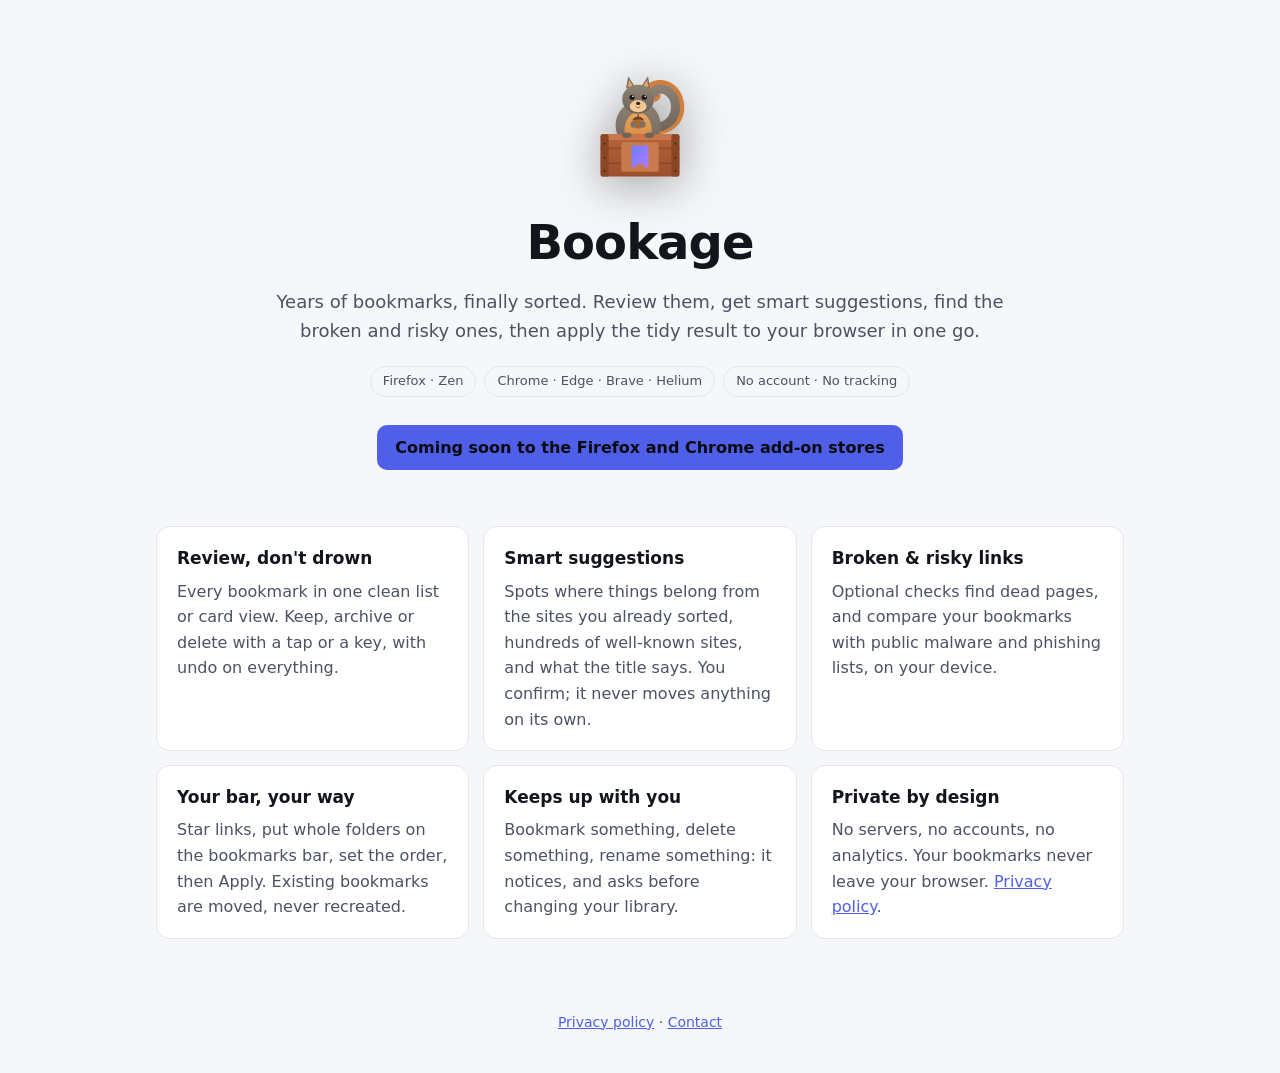
==== index.html @ 9f22aaba "Bookage website: landing page + privacy policy" ====
<!doctype html>
<html lang="en">
<head>
<meta charset="utf-8">
<meta name="viewport" content="width=device-width, initial-scale=1">
<title>Bookage</title>
<meta name="description" content="Finally sort your bookmarks: review, smart suggestions, broken-link and safety checks, then apply the tidy result. Private: everything stays in your browser.">
<link rel="icon" href="logo.svg" type="image/svg+xml">
<link rel="alternate icon" href="favicon-32.png">
<link rel="stylesheet" href="site.css">
</head>
<body>
<header class="hero">
  <img src="logo.svg" alt="Bookage logo: a squirrel at its crate" width="120" height="120">
  <h1>Bookage</h1>
  <p class="lead">Years of bookmarks, finally sorted. Review them, get smart suggestions, find the broken and risky ones,
    then apply the tidy result to your browser in one go.</p>
  <p class="badges"><span>Firefox · Zen</span><span>Chrome · Edge · Brave · Helium</span><span>No account · No tracking</span></p>
  <p class="cta"><span class="soon">Coming soon to the Firefox and Chrome add-on stores</span></p>
</header>

<main class="features">
  <section><h2>Review, don't drown</h2><p>Every bookmark in one clean list or card view. Keep, archive or delete with a tap or a key, with undo on everything.</p></section>
  <section><h2>Smart suggestions</h2><p>Spots where things belong from the sites you already sorted, hundreds of well-known sites, and what the title says. You confirm; it never moves anything on its own.</p></section>
  <section><h2>Broken &amp; risky links</h2><p>Optional checks find dead pages, and compare your bookmarks with public malware and phishing lists, on your device.</p></section>
  <section><h2>Your bar, your way</h2><p>Star links, put whole folders on the bookmarks bar, set the order, then Apply. Existing bookmarks are moved, never recreated.</p></section>
  <section><h2>Keeps up with you</h2><p>Bookmark something, delete something, rename something: it notices, and asks before changing your library.</p></section>
  <section><h2>Private by design</h2><p>No servers, no accounts, no analytics. Your bookmarks never leave your browser. <a href="privacy.html">Privacy policy</a>.</p></section>
</main>

<footer><a href="privacy.html">Privacy policy</a> · <a href="https://github.com/MykulCarr/bookage-site/issues">Contact</a></footer>
</body>
</html>
---- site.css ----
:root { color-scheme: dark; --bg: #0a0b0e; --panel: #15181e; --border: #2c323e; --text: #e8eaef; --muted: #a2a8b6; --accent: #8b96ff; }
@media (prefers-color-scheme: light) { :root { color-scheme: light; --bg: #f6f7f9; --panel: #fff; --border: #e5e7ec; --text: #12151b; --muted: #4b5262; --accent: #4f5fe8; } }
* { box-sizing: border-box; }
body { margin: 0; background: var(--bg); color: var(--text); font: 16px/1.6 "Segoe UI", system-ui, -apple-system, Roboto, sans-serif; }
a { color: var(--accent); }
.hero { text-align: center; padding: 64px 16px 40px; max-width: 760px; margin: 0 auto; }
.hero img { filter: drop-shadow(0 8px 24px rgba(0,0,0,.35)); }
.hero h1 { font-size: clamp(32px, 6vw, 48px); margin: 12px 0 8px; letter-spacing: -.02em; }
.lead { color: var(--muted); font-size: 18px; margin: 0 auto 20px; }
.badges { display: flex; flex-wrap: wrap; gap: 8px; justify-content: center; }
.badges span { border: 1px solid var(--border); border-radius: 999px; padding: 4px 12px; font-size: 13px; color: var(--muted); }
.soon { display: inline-block; margin-top: 12px; padding: 10px 18px; border-radius: 10px; background: var(--accent); color: #0a0b0e; font-weight: 600; }
.features { display: grid; grid-template-columns: repeat(auto-fit, minmax(min(260px, 100%), 1fr)); gap: 14px; max-width: 1000px; margin: 0 auto; padding: 0 16px 48px; }
.features section { background: var(--panel); border: 1px solid var(--border); border-radius: 14px; padding: 18px 20px; }
.features h2 { font-size: 17px; margin: 0 0 6px; }
.features p { margin: 0; color: var(--muted); }
.doc { max-width: 720px; margin: 0 auto; padding: 32px 16px 64px; }
.doc h2 { margin-top: 28px; font-size: 20px; }
.doc li { margin: 6px 0; }
.muted { color: var(--muted); }
footer { text-align: center; color: var(--muted); padding: 24px 16px 40px; font-size: 14px; }
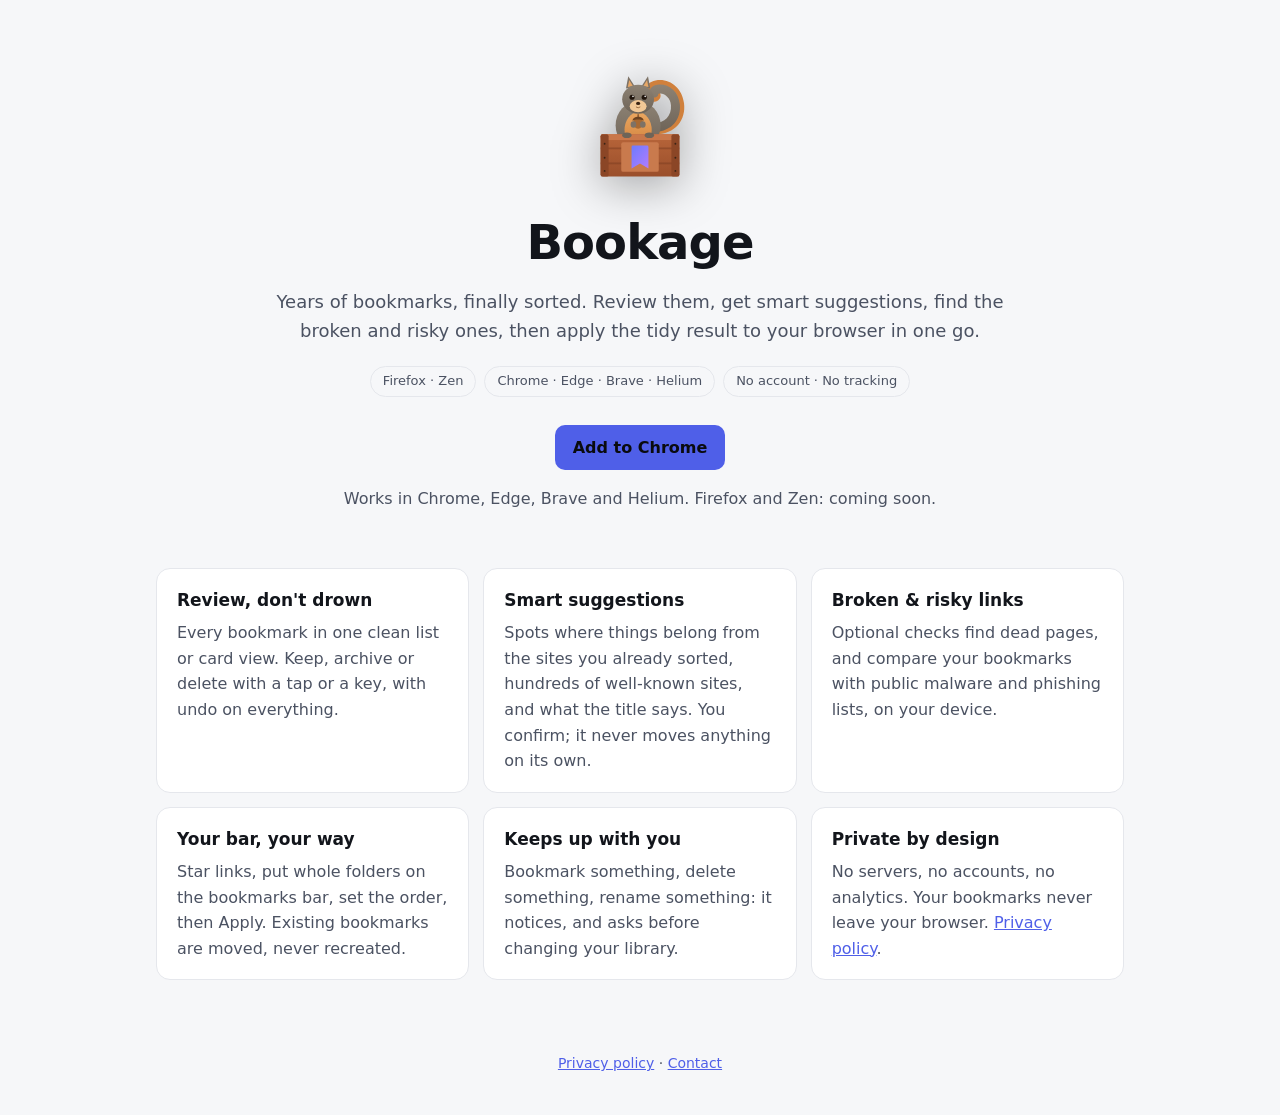
==== commit c4441b5f: "Add to Chrome button (Chrome Web Store listing is live) Co-Authored-By: Claude Opus 5.5 <noreply@ant" ====
--- a/index.html
+++ b/index.html
@@ -16,7 +16,8 @@
   <p class="lead">Years of bookmarks, finally sorted. Review them, get smart suggestions, find the broken and risky ones,
     then apply the tidy result to your browser in one go.</p>
   <p class="badges"><span>Firefox · Zen</span><span>Chrome · Edge · Brave · Helium</span><span>No account · No tracking</span></p>
-  <p class="cta"><span class="soon">Coming soon to the Firefox and Chrome add-on stores</span></p>
+  <p class="cta"><a class="soon" href="https://chromewebstore.google.com/detail/gponnhebcfkihonikickgeommcmonohn">Add to Chrome</a></p>
+  <p class="muted">Works in Chrome, Edge, Brave and Helium. Firefox and Zen: coming soon.</p>
 </header>
 
 <main class="features">
--- a/site.css
+++ b/site.css
@@ -9,7 +9,8 @@
 .lead { color: var(--muted); font-size: 18px; margin: 0 auto 20px; }
 .badges { display: flex; flex-wrap: wrap; gap: 8px; justify-content: center; }
 .badges span { border: 1px solid var(--border); border-radius: 999px; padding: 4px 12px; font-size: 13px; color: var(--muted); }
-.soon { display: inline-block; margin-top: 12px; padding: 10px 18px; border-radius: 10px; background: var(--accent); color: #0a0b0e; font-weight: 600; }
+.soon { display: inline-block; margin-top: 12px; padding: 10px 18px; border-radius: 10px; background: var(--accent); color: #0a0b0e; font-weight: 600; text-decoration: none; }
+.soon:hover { filter: brightness(1.1); }
 .features { display: grid; grid-template-columns: repeat(auto-fit, minmax(min(260px, 100%), 1fr)); gap: 14px; max-width: 1000px; margin: 0 auto; padding: 0 16px 48px; }
 .features section { background: var(--panel); border: 1px solid var(--border); border-radius: 14px; padding: 18px 20px; }
 .features h2 { font-size: 17px; margin: 0 0 6px; }
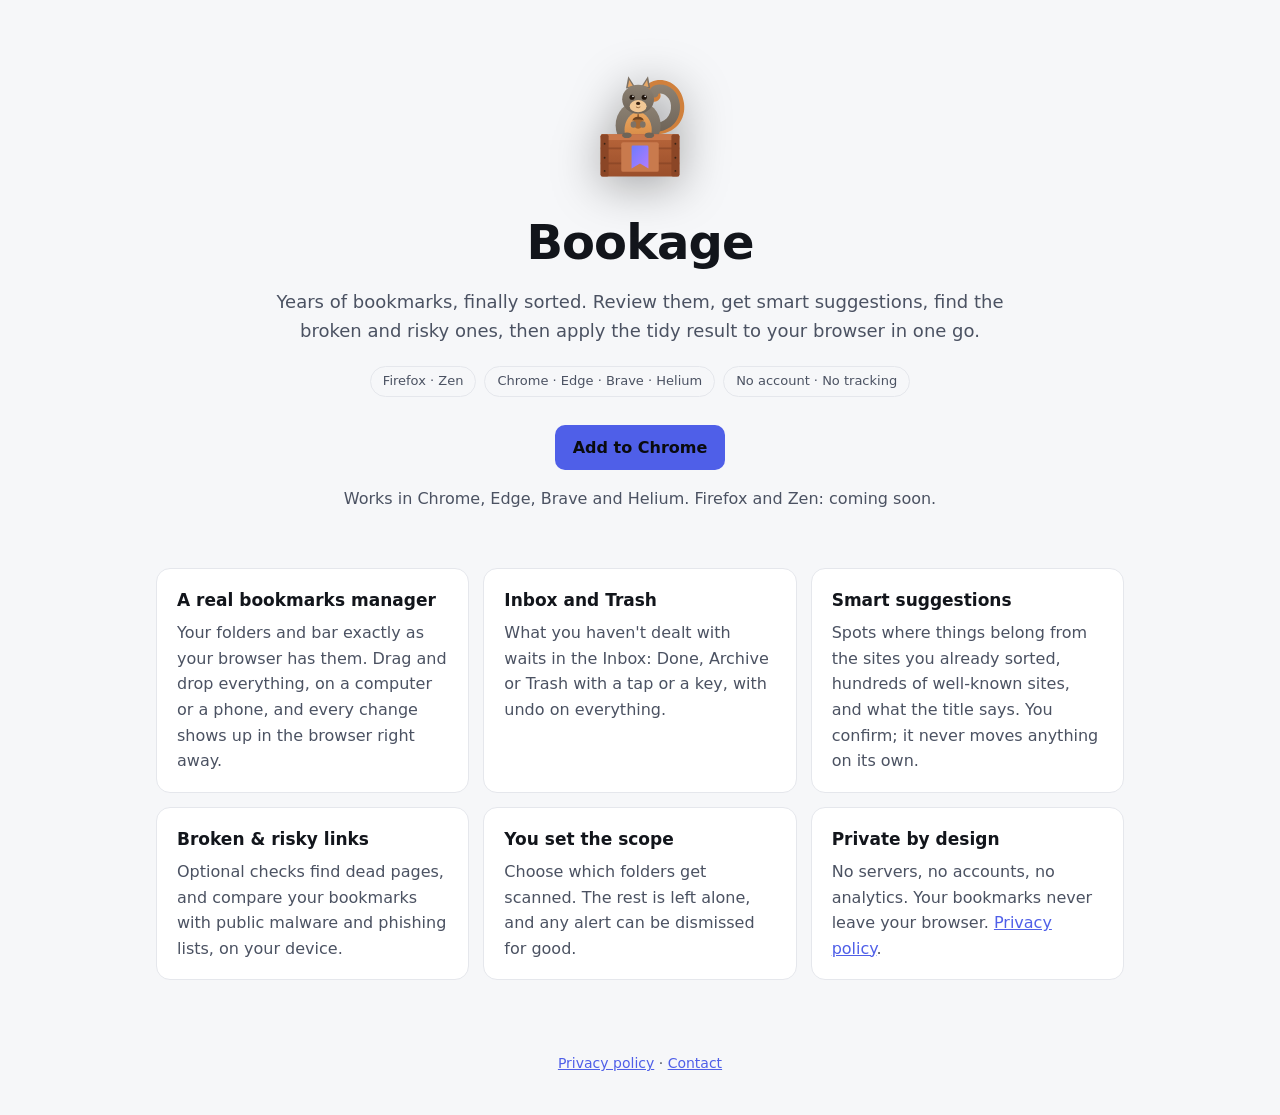
==== commit 46f23c5e: "Bookage 0.3.0: real bookmark manager features (drag and drop, live), Inbox and Trash, choose what's " ====
--- a/index.html
+++ b/index.html
@@ -21,11 +21,11 @@
 </header>
 
 <main class="features">
-  <section><h2>Review, don't drown</h2><p>Every bookmark in one clean list or card view. Keep, archive or delete with a tap or a key, with undo on everything.</p></section>
+  <section><h2>A real bookmarks manager</h2><p>Your folders and bar exactly as your browser has them. Drag and drop everything, on a computer or a phone, and every change shows up in the browser right away.</p></section>
+  <section><h2>Inbox and Trash</h2><p>What you haven't dealt with waits in the Inbox: Done, Archive or Trash with a tap or a key, with undo on everything.</p></section>
   <section><h2>Smart suggestions</h2><p>Spots where things belong from the sites you already sorted, hundreds of well-known sites, and what the title says. You confirm; it never moves anything on its own.</p></section>
   <section><h2>Broken &amp; risky links</h2><p>Optional checks find dead pages, and compare your bookmarks with public malware and phishing lists, on your device.</p></section>
-  <section><h2>Your bar, your way</h2><p>Star links, put whole folders on the bookmarks bar, set the order, then Apply. Existing bookmarks are moved, never recreated.</p></section>
-  <section><h2>Keeps up with you</h2><p>Bookmark something, delete something, rename something: it notices, and asks before changing your library.</p></section>
+  <section><h2>You set the scope</h2><p>Choose which folders get scanned. The rest is left alone, and any alert can be dismissed for good.</p></section>
   <section><h2>Private by design</h2><p>No servers, no accounts, no analytics. Your bookmarks never leave your browser. <a href="privacy.html">Privacy policy</a>.</p></section>
 </main>
 
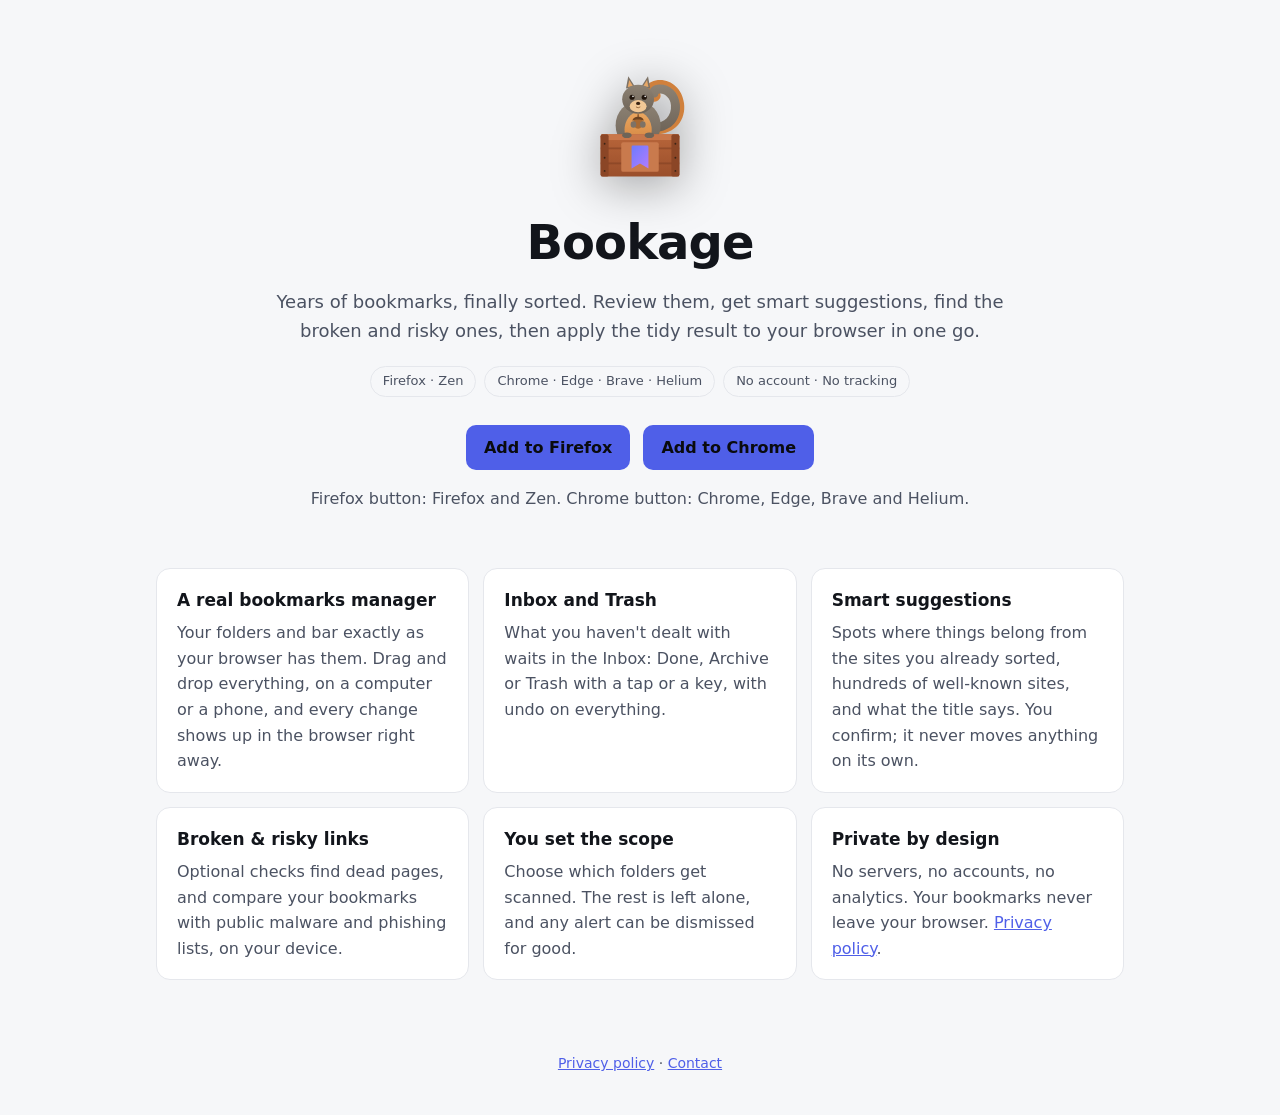
==== commit 576774a0: "Add to Firefox button (Bookage is live on addons.mozilla.org) Co-Authored-By: Claude Opus 5.5 <norep" ====
--- a/index.html
+++ b/index.html
@@ -16,8 +16,9 @@
   <p class="lead">Years of bookmarks, finally sorted. Review them, get smart suggestions, find the broken and risky ones,
     then apply the tidy result to your browser in one go.</p>
   <p class="badges"><span>Firefox · Zen</span><span>Chrome · Edge · Brave · Helium</span><span>No account · No tracking</span></p>
-  <p class="cta"><a class="soon" href="https://chromewebstore.google.com/detail/gponnhebcfkihonikickgeommcmonohn">Add to Chrome</a></p>
-  <p class="muted">Works in Chrome, Edge, Brave and Helium. Firefox and Zen: coming soon.</p>
+  <p class="cta"><a class="soon" href="https://addons.mozilla.org/firefox/addon/bookage-bookmark-organizer/">Add to Firefox</a>
+    <a class="soon" href="https://chromewebstore.google.com/detail/gponnhebcfkihonikickgeommcmonohn">Add to Chrome</a></p>
+  <p class="muted">Firefox button: Firefox and Zen. Chrome button: Chrome, Edge, Brave and Helium.</p>
 </header>
 
 <main class="features">
--- a/site.css
+++ b/site.css
@@ -10,6 +10,7 @@
 .badges { display: flex; flex-wrap: wrap; gap: 8px; justify-content: center; }
 .badges span { border: 1px solid var(--border); border-radius: 999px; padding: 4px 12px; font-size: 13px; color: var(--muted); }
 .soon { display: inline-block; margin-top: 12px; padding: 10px 18px; border-radius: 10px; background: var(--accent); color: #0a0b0e; font-weight: 600; text-decoration: none; }
+.soon + .soon { margin-left: 8px; }
 .soon:hover { filter: brightness(1.1); }
 .features { display: grid; grid-template-columns: repeat(auto-fit, minmax(min(260px, 100%), 1fr)); gap: 14px; max-width: 1000px; margin: 0 auto; padding: 0 16px 48px; }
 .features section { background: var(--panel); border: 1px solid var(--border); border-radius: 14px; padding: 18px 20px; }
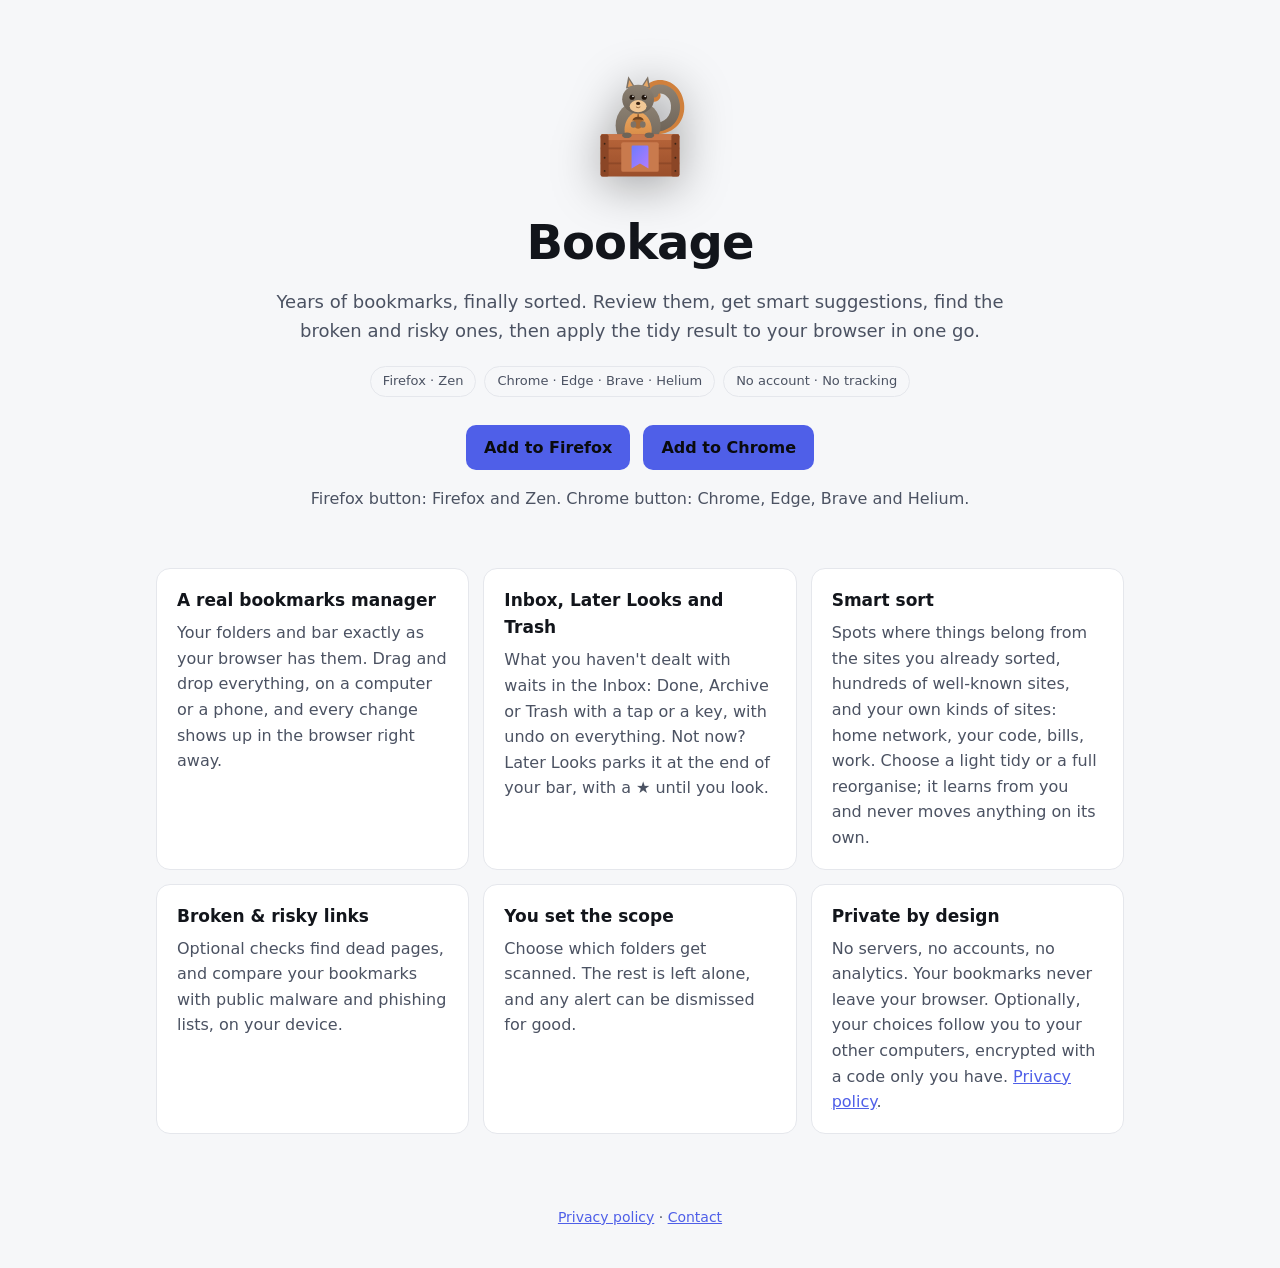
==== commit 1490e8f1: "Site: Later Looks, smart sort (your own kinds of sites, light tidy / full reorganise, learns), optio" ====
--- a/index.html
+++ b/index.html
@@ -23,11 +23,11 @@
 
 <main class="features">
   <section><h2>A real bookmarks manager</h2><p>Your folders and bar exactly as your browser has them. Drag and drop everything, on a computer or a phone, and every change shows up in the browser right away.</p></section>
-  <section><h2>Inbox and Trash</h2><p>What you haven't dealt with waits in the Inbox: Done, Archive or Trash with a tap or a key, with undo on everything.</p></section>
-  <section><h2>Smart suggestions</h2><p>Spots where things belong from the sites you already sorted, hundreds of well-known sites, and what the title says. You confirm; it never moves anything on its own.</p></section>
+  <section><h2>Inbox, Later Looks and Trash</h2><p>What you haven't dealt with waits in the Inbox: Done, Archive or Trash with a tap or a key, with undo on everything. Not now? Later Looks parks it at the end of your bar, with a ★ until you look.</p></section>
+  <section><h2>Smart sort</h2><p>Spots where things belong from the sites you already sorted, hundreds of well-known sites, and your own kinds of sites: home network, your code, bills, work. Choose a light tidy or a full reorganise; it learns from you and never moves anything on its own.</p></section>
   <section><h2>Broken &amp; risky links</h2><p>Optional checks find dead pages, and compare your bookmarks with public malware and phishing lists, on your device.</p></section>
   <section><h2>You set the scope</h2><p>Choose which folders get scanned. The rest is left alone, and any alert can be dismissed for good.</p></section>
-  <section><h2>Private by design</h2><p>No servers, no accounts, no analytics. Your bookmarks never leave your browser. <a href="privacy.html">Privacy policy</a>.</p></section>
+  <section><h2>Private by design</h2><p>No servers, no accounts, no analytics. Your bookmarks never leave your browser. Optionally, your choices follow you to your other computers, encrypted with a code only you have. <a href="privacy.html">Privacy policy</a>.</p></section>
 </main>
 
 <footer><a href="privacy.html">Privacy policy</a> · <a href="https://github.com/MykulCarr/bookage-site/issues">Contact</a></footer>
